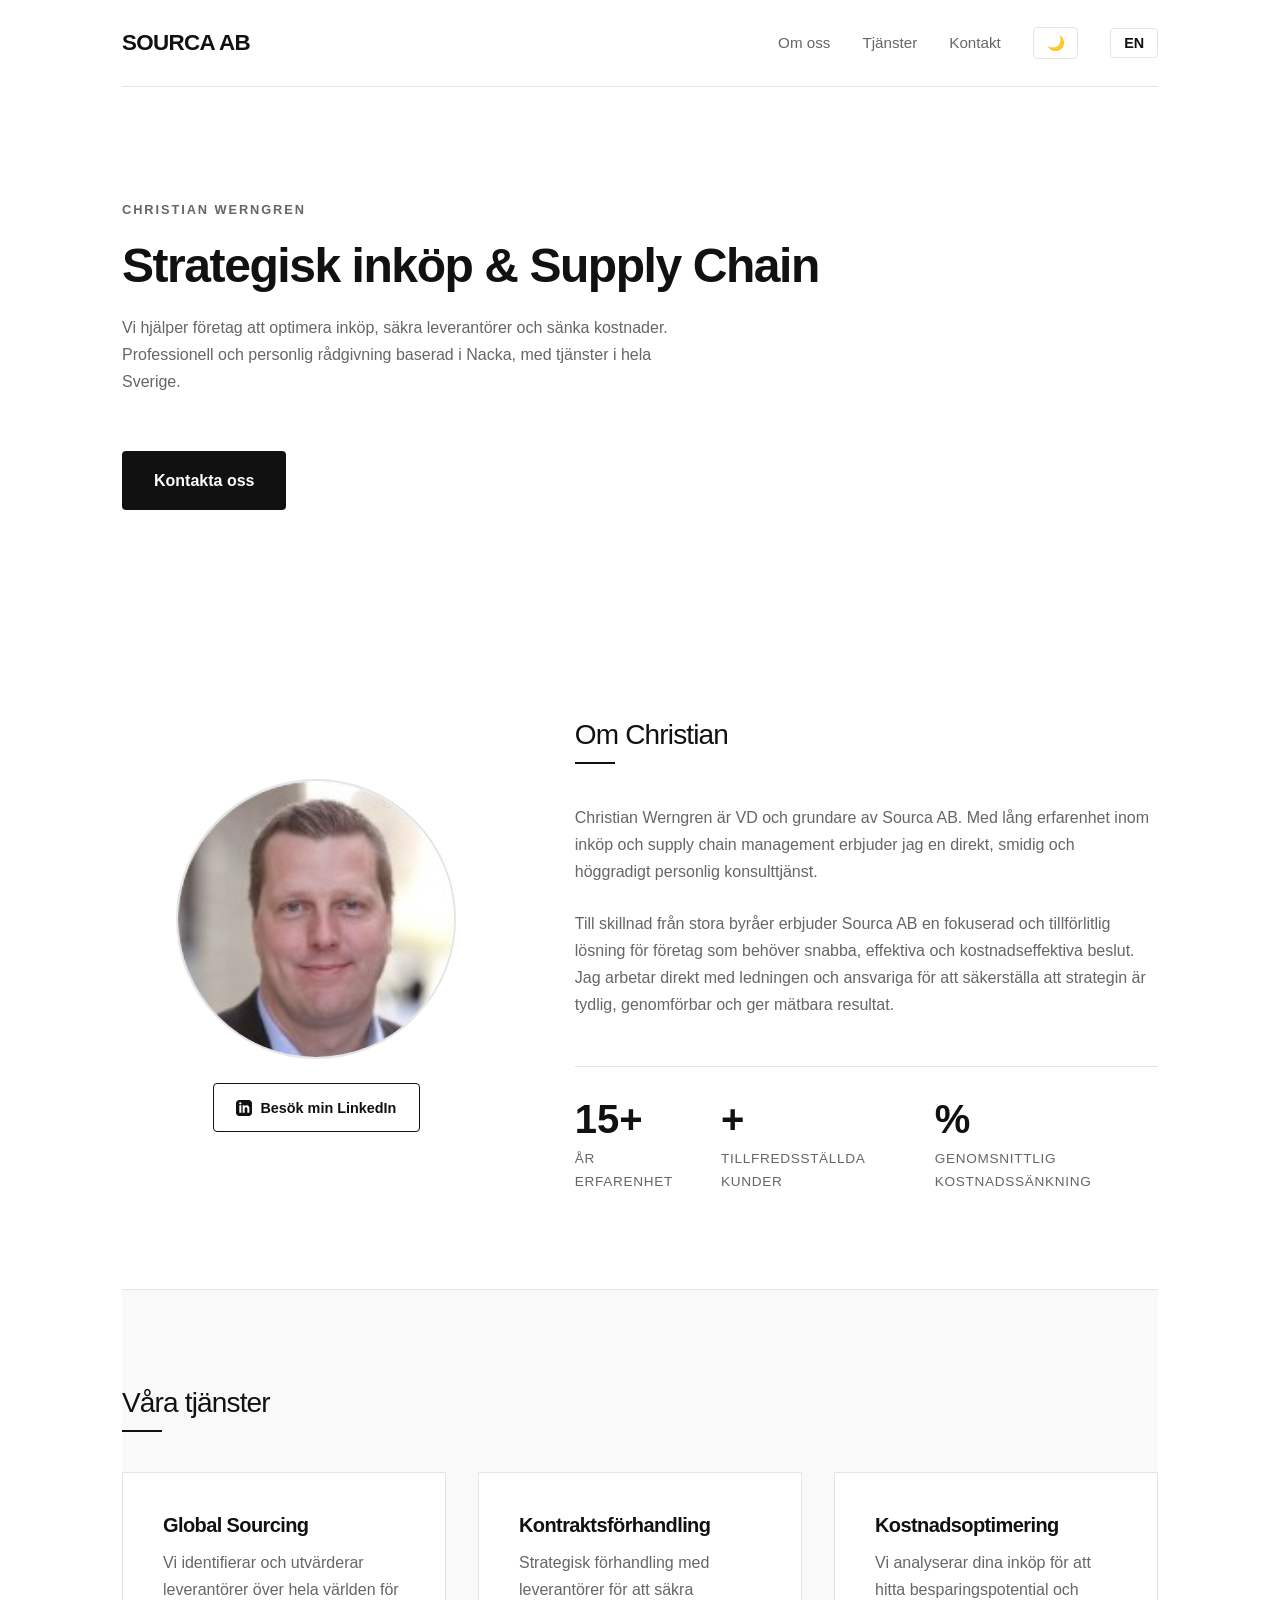
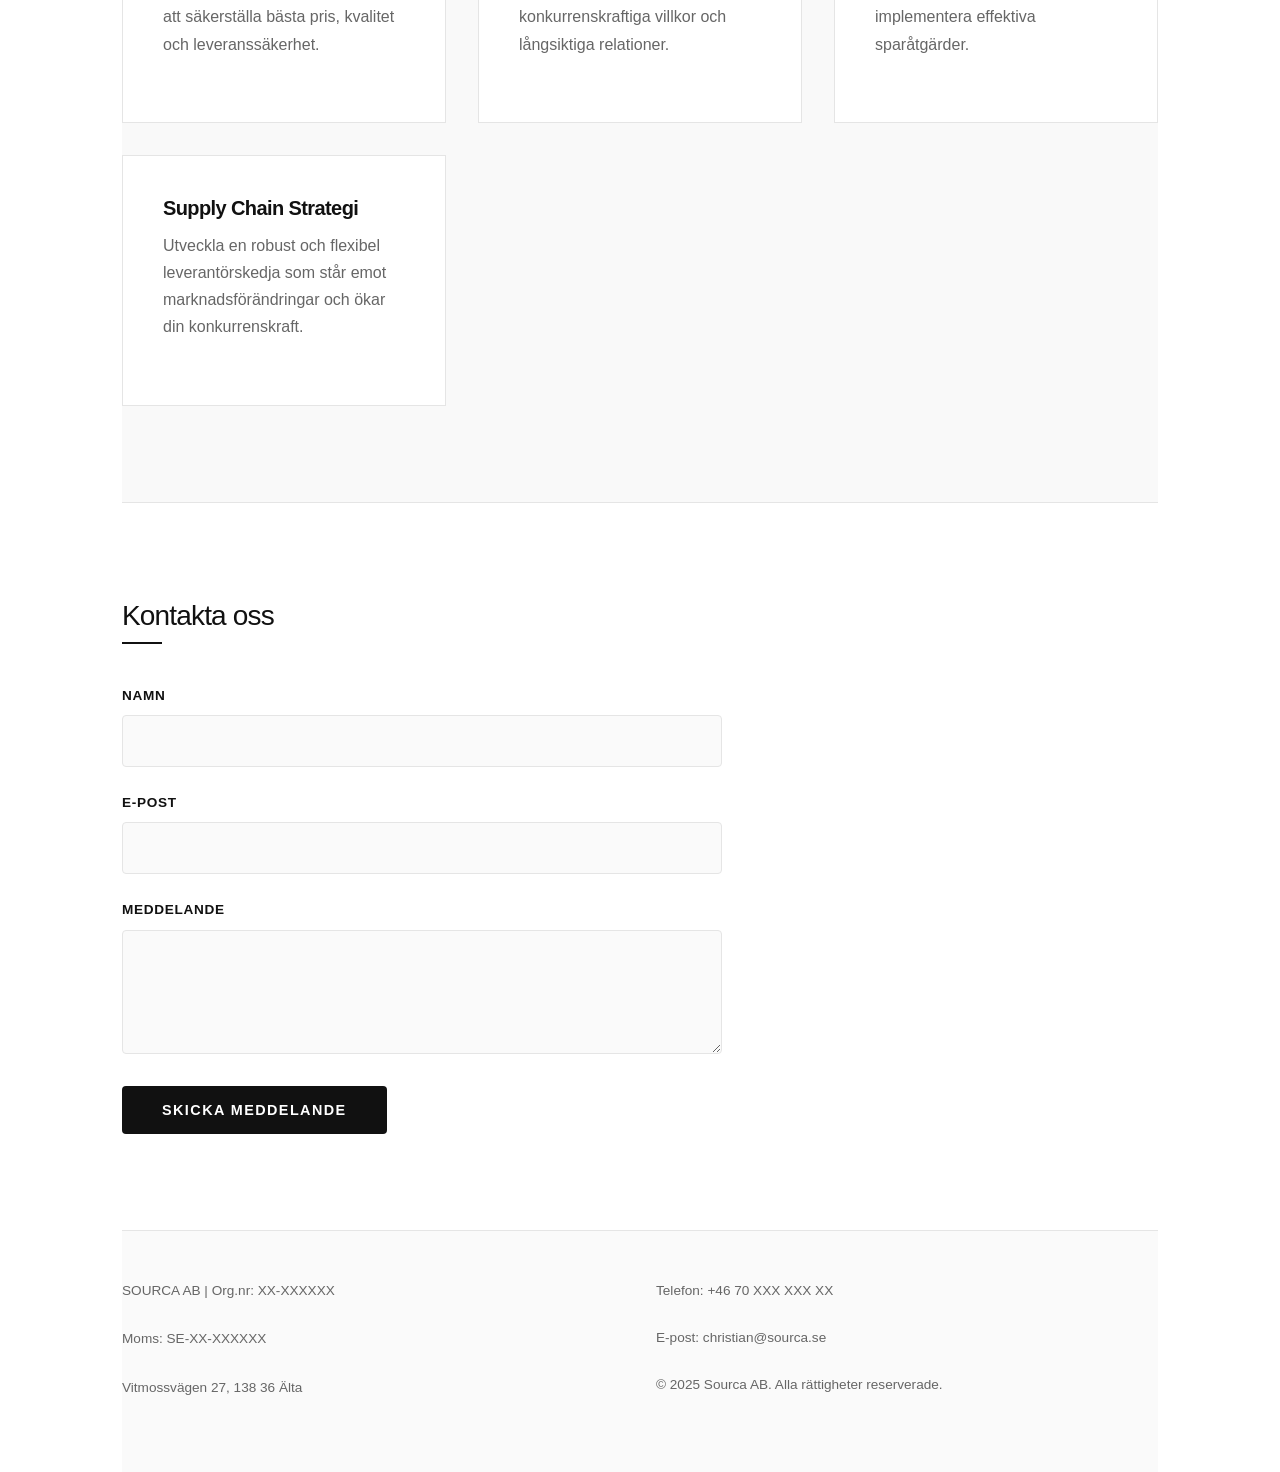
==== index.html @ 060030d6 "Update index.html" ====
<!DOCTYPE html>
<html lang="sv">
<head>
    <meta charset="UTF-8">
    <meta name="viewport" content="width=device-width, initial-scale=1.0">
    
    <title>Sourca AB | Inköpskonsult & Strategisk Rådgivning</title>
    <meta name="description" content="Sourca AB hjälper företag sänka kostnader och optimera leverantörskedjor. Christian Werngren, erfaren inköpskonsult baserad i Nacka/Stockholm.">
    
    <meta property="og:title" content="Sourca AB - Strategisk Inköpskonsult">
    <meta property="og:description" content="Professionell rådgivning inom inköp och supply chain. Led av Christian Werngren.">
    <meta property="og:type" content="website">
    <meta property="og:url" content="https://sourca.se">
    <meta property="og:image" content="christian.jpg">

    <link rel="stylesheet" href="style.css">

    <script type="application/ld+json">
    {
      "@context": "https://schema.org",
      "@type": "ProfessionalService",
      "name": "Sourca AB",
      "image": "christian.jpg",
      "url": "https://sourca.se",
      "telephone": "+4670XXXXXXXX",
      "email": "christian@sourca.se",
      "address": {
        "@type": "PostalAddress",
        "streetAddress": "Vitmossvägen 27",
        "addressLocality": "Älta",
        "postalCode": "138 36",
        "addressCountry": "SE"
      },
      "founder": { "@type": "Person", "name": "Christian Werngren" },
      "description": "Strategic procurement consultant in Stockholm. We help companies reduce costs and optimize supply chains."
    }
    </script>
</head>
<body>

    <div class="container">
        <nav>
            <div class="logo">SOURCA AB</div>
            <div class="nav-links">
                <a href="#about" data-i18n="nav_about">Om oss</a>
                <a href="#services" data-i18n="nav_services">Tjänster</a>
                <a href="#contact" data-i18n="nav_contact">Kontakt</a>
                <button id="themeToggle" class="theme-switch" aria-label="Ändra färgtema">🌙</button>
                <button id="langToggle" class="lang-switch">EN</button>
            </div>
        </nav>

        <section class="hero">
            <div class="hero-content">
                <span class="lead-name" data-i18n="hero_lead"></span>
                <h1 data-i18n="hero_title">Strategisk inköp & Supply Chain</h1>
                <p data-i18n="hero_desc">Vi hjälper företag att optimera inköp, säkra leverantörer och sänka kostnader. Professionell och personlig rådgivning baserad i Nacka, med tjänster i hela Sverige.</p>
                <a href="#contact" class="cta-button" data-i18n="hero_cta">Kontakta oss</a>
            </div>
        </section>

        <section id="about" class="section">
            <div class="profile-grid">
                <div class="profile-img-container">
                    <img src="Christian01.png" alt="Christian Werngren, VD Sourca AB" class="profile-img-round">
                    <div style="margin-top: 1.5rem; text-align: center;">
                        <a href="https://www.linkedin.com/in/cwerngren/" target="_blank" class="linkedin-btn">
                            <svg width="16" height="16" fill="currentColor" viewBox="0 0 24 24"><path d="M19 0h-14c-2.761 0-5 2.239-5 5v14c0 2.761 2.239 5 5 5h14c2.762 0 5-2.239 5-5v-14c0-2.761-2.238-5-5-5zm-11 19h-3v-11h3v11zm-1.5-12.268c-.966 0-1.75-.79-1.75-1.764s.784-1.764 1.75-1.764 1.75.79 1.75 1.764-.783 1.764-1.75 1.764zm13.5 12.268h-3v-5.604c0-3.368-4-3.113-4 0v5.604h-3v-11h3v1.765c1.396-2.586 7-2.777 7 2.476v6.759z"/></svg>
                            <span data-i18n="linkedin_btn">Besök min LinkedIn</span>
                        </a>
                    </div>
                </div>
                <div class="profile-bio">
                    <h2 data-i18n="about_title">Om Christian</h2>
                    <p data-i18n="about_p1">Christian Werngren är VD och grundare av Sourca AB. Med lång erfarenhet inom inköp och supply chain management erbjuder jag en direkt, smidig och höggradigt personlig konsulttjänst.</p>
                    <p data-i18n="about_p2">Till skillnad från stora byråer erbjuder Sourca AB en fokuserad och tillförlitlig lösning för företag som behöver snabba, effektiva och kostnadseffektiva beslut. Jag arbetar direkt med ledningen och ansvariga för att säkerställa att strategin är tydlig, genomförbar och ger mätbara resultat.</p>
                    
                    <div class="stats-container">
                        <div class="stat">
                            <div class="stat-num">15+</div>
                            <div class="stat-label" data-i18n="stat_years">År erfarenhet</div>
                        </div>
                        <div class="stat">
                            <div class="stat-num">+</div>
                            <div class="stat-label" data-i18n="stat_clients">Tillfredsställda kunder</div>
                        </div>
                        <div class="stat">
                            <div class="stat-num">%</div>
                            <div class="stat-label" data-i18n="stat_savings">Genomsnittlig kostnadssänkning</div>
                        </div>
                    </div>
                </div>
            </div>
        </section>

        <section id="services" class="section bg-alt">
            <h2 data-i18n="services_title">Våra tjänster</h2>
            <div class="services-grid">
                <div class="service-card">
                    <h3 data-i18n="service1_title">Global Sourcing</h3>
                    <p data-i18n="service1_desc">Vi identifierar och utvärderar leverantörer över hela världen för att säkerställa bästa pris, kvalitet och leveranssäkerhet.</p>
                </div>
                <div class="service-card">
                    <h3 data-i18n="service2_title">Kontraktsförhandling</h3>
                    <p data-i18n="service2_desc">Strategisk förhandling med leverantörer för att säkra konkurrenskraftiga villkor och långsiktiga relationer.</p>
                </div>
                <div class="service-card">
                    <h3 data-i18n="service3_title">Kostnadsoptimering</h3>
                    <p data-i18n="service3_desc">Vi analyserar dina inköp för att hitta besparingspotential och implementera effektiva sparåtgärder.</p>
                </div>
                <div class="service-card">
                    <h3 data-i18n="service4_title">Supply Chain Strategi</h3>
                    <p data-i18n="service4_desc">Utveckla en robust och flexibel leverantörskedja som står emot marknadsförändringar och ökar din konkurrenskraft.</p>
                </div>
            </div>
        </section>

        <section id="contact" class="section">
            <h2 data-i18n="contact_title">Kontakta oss</h2>
            <div class="contact-wrapper">
                <form id="contactForm">
                    <div class="form-group">
                        <label for="name" data-i18n="contact_name">Namn</label>
                        <input type="text" id="name" required>
                    </div>
                    <div class="form-group">
                        <label for="email" data-i18n="contact_email">E-post</label>
                        <input type="email" id="email" required>
                    </div>
                    <div class="form-group">
                        <label for="message" data-i18n="contact_message">Meddelande</label>
                        <textarea id="message" rows="5" required></textarea>
                    </div>
                    <button type="submit" data-i18n="contact_button">Skicka meddelande</button>
                </form>
            </div>
        </section>

        <footer>
            <div class="footer-grid">
                <div class="trust-info">
                    <p data-i18n="footer_trust1">SOURCA AB | Org.nr: <strong>XX-XXXXXX</strong></p>
                    <p data-i18n="footer_trust2">Moms: SE-XX-XXXXXX</p>
                    <p data-i18n="footer_trust3">Vitmossvägen 27, 138 36 Älta</p>
                </div>
                <div class="contact-info">
                    <p data-i18n="footer_contact">Telefon: <a href="tel:+4670XXXXXXXX">+46 70 XXX XXX XX</a></p>
                    <p data-i18n="footer_email">E-post: <a href="mailto:christian@sourca.se">christian@sourca.se</a></p>
                    <p data-i18n="footer_copyright">© 2025 Sourca AB. Alla rättigheter reserverade.</p>
                </div>
            </div>
        </footer>
    </div>

    <script src="script.js"></script>
</body>
</html>
---- style.css ----
/* RESET & BASE */
:root {
    --bg: #ffffff;
    --bg-alt: #f9f9f9;
    --text: #111111;
    --text-muted: #666666;
    --accent: #111111;
    --border: #e5e5e5;
    --input-bg: #fafafa;
    --nav-bg: rgba(255, 255, 255, 0.95);
    --card-bg: #ffffff;
    --footer-bg: #fafafa;
    --spacing: 2rem;
}

/* Färgvariabler för Dark Mode */
[data-theme="dark"] {
    --bg: #121212;
    --bg-alt: #1a1a1a;
    --text: #f5f5f5;
    --text-muted: #a0a0a0;
    --accent: #ffffff;
    --border: #333333;
    --input-bg: #1e1e1e;
    --nav-bg: rgba(18, 18, 18, 0.95);
    --card-bg: #1e1e1e;
    --footer-bg: #1a1a1a;
}

* {
    margin: 0;
    padding: 0;
    box-sizing: border-box;
    font-family: 'Inter', 'Helvetica Neue', Helvetica, Arial, sans-serif;
    transition: background-color 0.3s ease, border-color 0.3s ease, color 0.3s ease;
}

body {
    background-color: var(--bg);
    color: var(--text);
    line-height: 1.7;
    font-size: 16px;
    -webkit-font-smoothing: antialiased;
}

a {
    color: var(--text);
    text-decoration: none;
    transition: color 0.2s ease;
}

a:hover {
    color: var(--text-muted);
}

.container {
    max-width: 1100px;
    margin: 0 auto;
    padding: 0 var(--spacing);
}

.section {
    padding: 6rem 0;
}

.bg-alt {
    background-color: var(--bg-alt);
    border-top: 1px solid var(--border);
    border-bottom: 1px solid var(--border);
}

h1, h2, h3 {
    font-weight: 600;
    letter-spacing: -0.03em;
    line-height: 1.2;
    color: var(--accent);
}

h1 { font-size: 3rem; margin-bottom: 1.2rem; }
h2 { font-size: 1.75rem; margin-bottom: 2.5rem; font-weight: 500; position: relative; display: inline-block; }
h2::after { content: ''; display: block; width: 40px; height: 2px; background: var(--accent); margin-top: 10px; }
h3 { font-size: 1.25rem; margin-bottom: 0.75rem; font-weight: 600; }

p { color: var(--text-muted); margin-bottom: 1.5rem; max-width: 65ch; }

.lead-name {
    font-size: 0.8rem;
    text-transform: uppercase;
    letter-spacing: 0.15em;
    color: var(--text-muted);
    margin-bottom: 1rem;
    display: block;
    font-weight: 600;
}

/* NAVIGATION */
nav {
    padding: 1.5rem 0;
    display: flex;
    justify-content: space-between;
    align-items: center;
    position: sticky;
    top: 0;
    background: var(--nav-bg);
    backdrop-filter: blur(10px);
    border-bottom: 1px solid var(--border);
    z-index: 100;
}

.logo {
    font-weight: 700;
    font-size: 1.4rem;
    letter-spacing: -0.03em;
    color: var(--accent);
}

.nav-links {
    display: flex;
    gap: 2rem;
    align-items: center;
}

.nav-links a {
    color: var(--text-muted);
    font-size: 0.95rem;
    font-weight: 500;
}

.nav-links a:hover { color: var(--text); }

/* Theme & Language Switchers */
.theme-switch, .lang-switch {
    cursor: pointer;
    font-weight: 600;
    font-size: 0.9rem;
    padding: 0.4rem 0.8rem;
    border: 1px solid var(--border);
    border-radius: 4px;
    background: transparent;
    color: var(--text);
    transition: all 0.2s;
    display: inline-flex;
    align-items: center;
    justify-content: center;
}

.theme-switch:hover, .lang-switch:hover {
    background: var(--text);
    color: var(--bg);
    border-color: var(--text);
}

/* HERO */
.hero {
    padding: 7rem 0;
    display: flex;
    align-items: center;
}

.hero-content { max-width: 800px; }

.cta-button {
    display: inline-block;
    margin-top: 2rem;
    padding: 1rem 2rem;
    background: var(--accent);
    color: var(--bg);
    font-weight: 600;
    border-radius: 4px;
    transition: opacity 0.3s, background-color 0.3s;
}

.cta-button:hover { opacity: 0.9; color: var(--bg); }

/* PROFILE SECTION */
.profile-grid {
    display: grid;
    grid-template-columns: 1fr 1.5fr;
    gap: 4rem;
    align-items: center; /* Centrerar bild vertikalt i förhållande till texten */
}

.profile-img-container {
    display: flex;
    flex-direction: column;
    align-items: center;
    width: 100%;
}

/* Responsiv, helt rund och färgfri profilbild för PNG */
.profile-img-round {
    width: 100%;
    max-width: 280px; /* Sätter ett max-tak för hur stor den blir på desktop */
    aspect-ratio: 1 / 1;
    object-fit: cover;
    border-radius: 50%;
    background-color: transparent; /* Ingen egen bakgrundsfärg så att PNG:n smälter in */
    border: 2px solid var(--border);
}

.linkedin-btn {
    display: inline-flex;
    align-items: center;
    gap: 0.5rem;
    padding: 0.7rem 1.4rem;
    border: 1px solid var(--text);
    border-radius: 4px;
    font-size: 0.9rem;
    font-weight: 600;
    background: transparent;
    color: var(--text);
    transition: background 0.3s, color 0.3s;
}

.linkedin-btn:hover { background: var(--text); color: var(--bg); }

/* SERVICES */
.services-grid {
    display: grid;
    grid-template-columns: repeat(auto-fit, minmax(280px, 1fr));
    gap: 2rem;
}

.service-card {
    background: var(--card-bg);
    padding: 2.5rem;
    border: 1px solid var(--border);
    transition: transform 0.2s, border-color 0.2s;
}

.service-card:hover {
    transform: translateY(-5px);
    border-color: var(--accent);
}

/* STATS */
.stats-container {
    display: flex;
    gap: 3rem;
    margin-top: 3rem;
    padding-top: 2rem;
    border-top: 1px solid var(--border);
}

.stat-num { font-size: 2.5rem; font-weight: 700; line-height: 1; margin-bottom: 0.5rem; color: var(--accent); }
.stat-label { font-size: 0.85rem; text-transform: uppercase; letter-spacing: 0.05em; color: var(--text-muted); }

/* CONTACT */
.contact-wrapper { max-width: 600px; }
.form-group { margin-bottom: 1.5rem; }

label {
    display: block;
    font-size: 0.85rem;
    font-weight: 600;
    text-transform: uppercase;
    letter-spacing: 0.05em;
    margin-bottom: 0.5rem;
    color: var(--text);
}

input, textarea {
    width: 100%;
    padding: 1rem;
    background: var(--input-bg);
    border: 1px solid var(--border);
    border-radius: 4px;
    color: var(--text);
    font-size: 1rem;
    font-family: inherit;
    transition: border-color 0.3s, background-color 0.3s;
}

input:focus, textarea:focus { outline: none; border-color: var(--accent); }

button[type="submit"] {
    background: var(--accent);
    color: var(--bg);
    border: none;
    padding: 1rem 2.5rem;
    font-size: 0.9rem;
    text-transform: uppercase;
    letter-spacing: 0.1em;
    font-weight: 600;
    cursor: pointer;
    transition: opacity 0.3s;
    border-radius: 4px;
}

button[type="submit"]:hover { opacity: 0.9; }

/* FOOTER */
footer {
    padding: 3rem 0;
    border-top: 1px solid var(--border);
    font-size: 0.85rem;
    color: var(--text-muted);
    background: var(--footer-bg);
}

.footer-grid { display: grid; grid-template-columns: 1fr 1fr; gap: 2rem; }
.trust-info { line-height: 1.8; }
footer strong { color: var(--text); }

/* MOBILE */
@media (max-width: 768px) {
    h1 { font-size: 2.2rem; }
    .profile-grid { grid-template-columns: 1fr; gap: 3rem; }
    .nav-links a { display: none; } /* Behåller knapparna för språk och tema synliga */
    .stats-container { flex-direction: column; gap: 1.5rem; }
    .footer-grid { grid-template-columns: 1fr; }
}
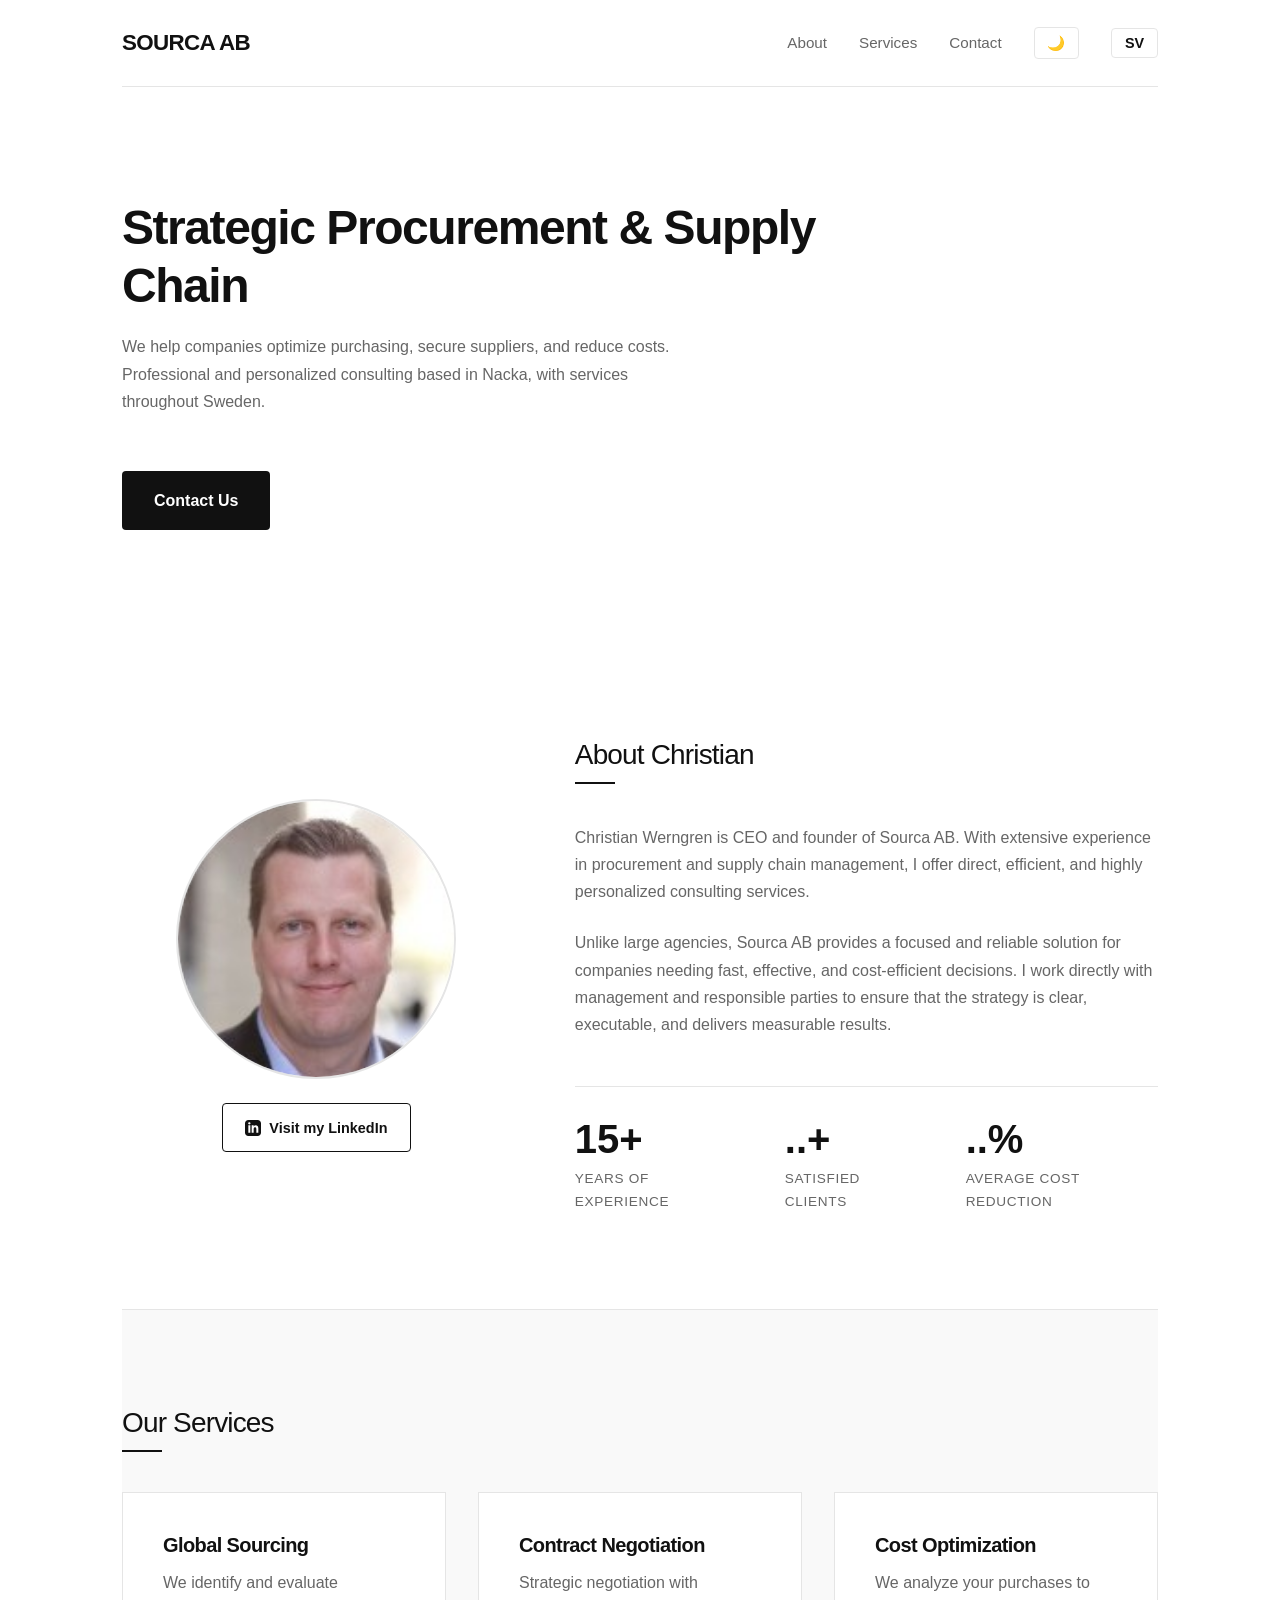
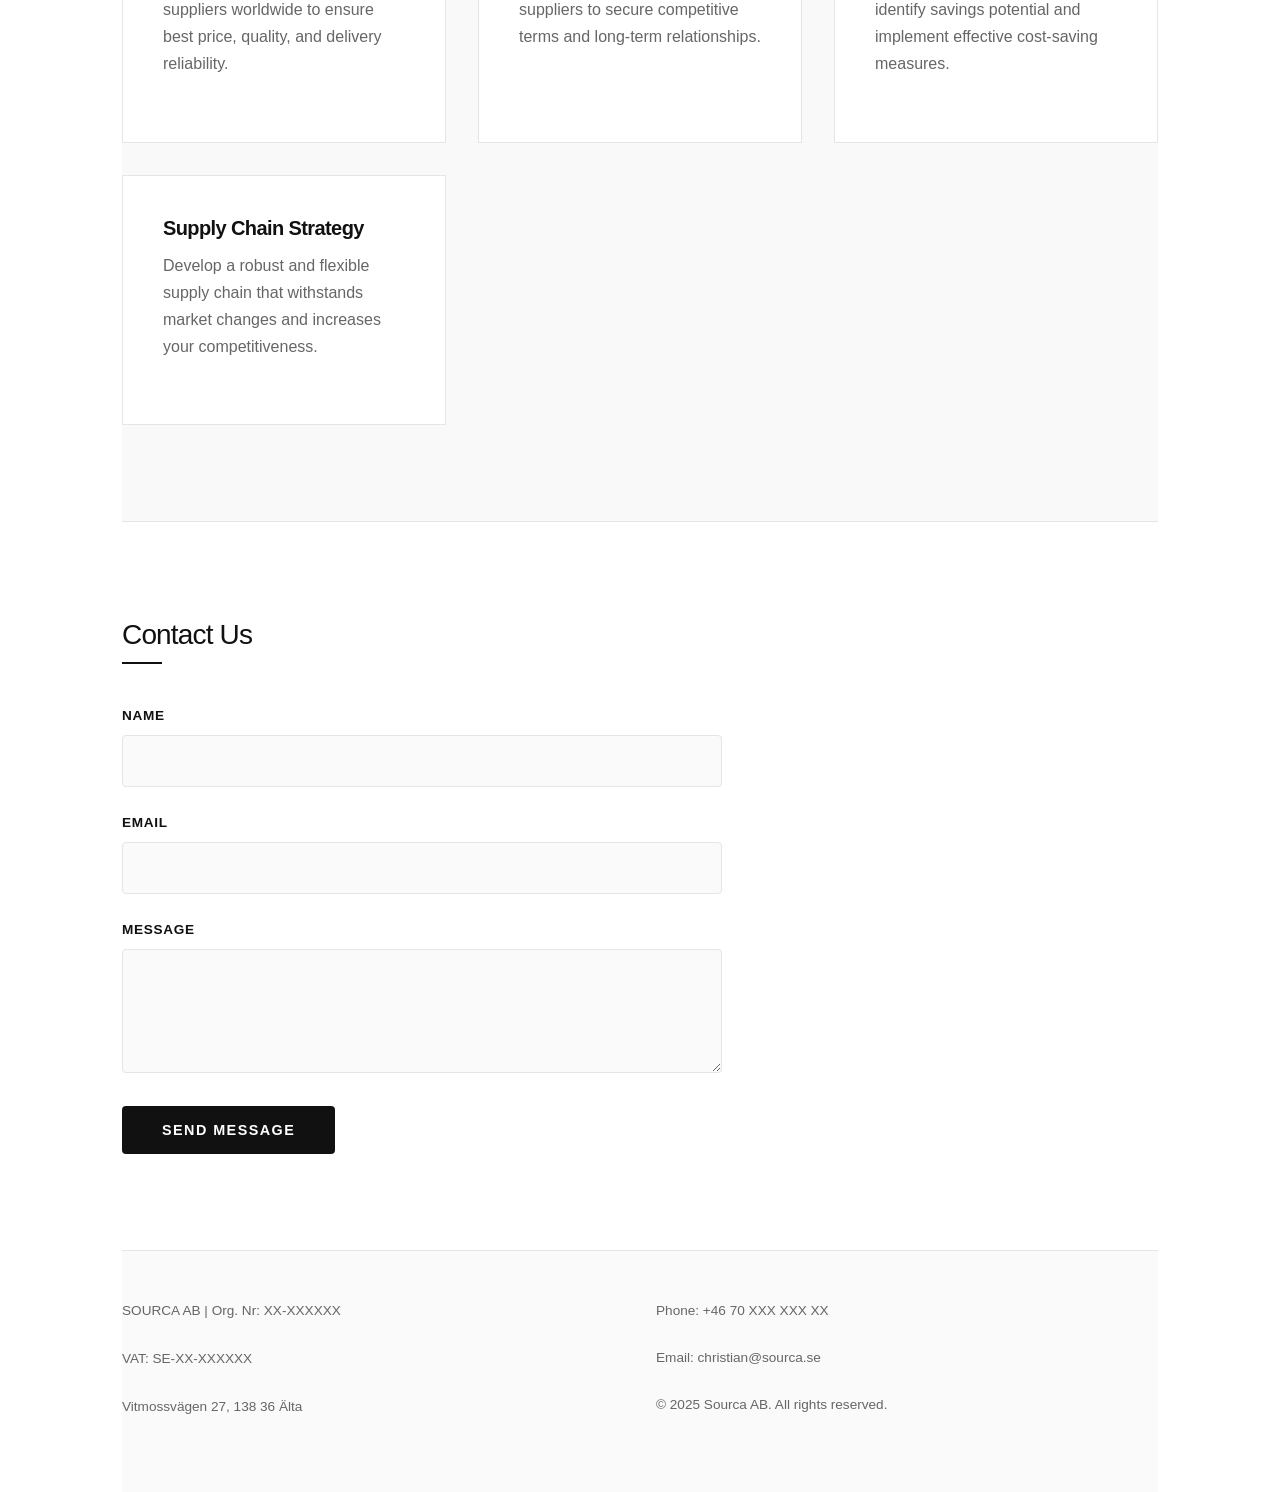
==== commit 6c93a9f4: "Update index.html" ====
--- a/index.html
+++ b/index.html
@@ -52,7 +52,6 @@
 
         <section class="hero">
             <div class="hero-content">
-                <span class="lead-name" data-i18n="hero_lead"></span>
                 <h1 data-i18n="hero_title">Strategisk inköp & Supply Chain</h1>
                 <p data-i18n="hero_desc">Vi hjälper företag att optimera inköp, säkra leverantörer och sänka kostnader. Professionell och personlig rådgivning baserad i Nacka, med tjänster i hela Sverige.</p>
                 <a href="#contact" class="cta-button" data-i18n="hero_cta">Kontakta oss</a>
@@ -81,11 +80,11 @@
                             <div class="stat-label" data-i18n="stat_years">År erfarenhet</div>
                         </div>
                         <div class="stat">
-                            <div class="stat-num">+</div>
+                            <div class="stat-num">..+</div>
                             <div class="stat-label" data-i18n="stat_clients">Tillfredsställda kunder</div>
                         </div>
                         <div class="stat">
-                            <div class="stat-num">%</div>
+                            <div class="stat-num">..%</div>
                             <div class="stat-label" data-i18n="stat_savings">Genomsnittlig kostnadssänkning</div>
                         </div>
                     </div>
@@ -139,7 +138,7 @@
         <footer>
             <div class="footer-grid">
                 <div class="trust-info">
-                    <p data-i18n="footer_trust1">SOURCA AB | Org.nr: <strong>XX-XXXXXX</strong></p>
+                    <p data-i18n="footer_trust1">SOURCA AB | Org.nr: <strong>55-68634306</strong></p>
                     <p data-i18n="footer_trust2">Moms: SE-XX-XXXXXX</p>
                     <p data-i18n="footer_trust3">Vitmossvägen 27, 138 36 Älta</p>
                 </div>
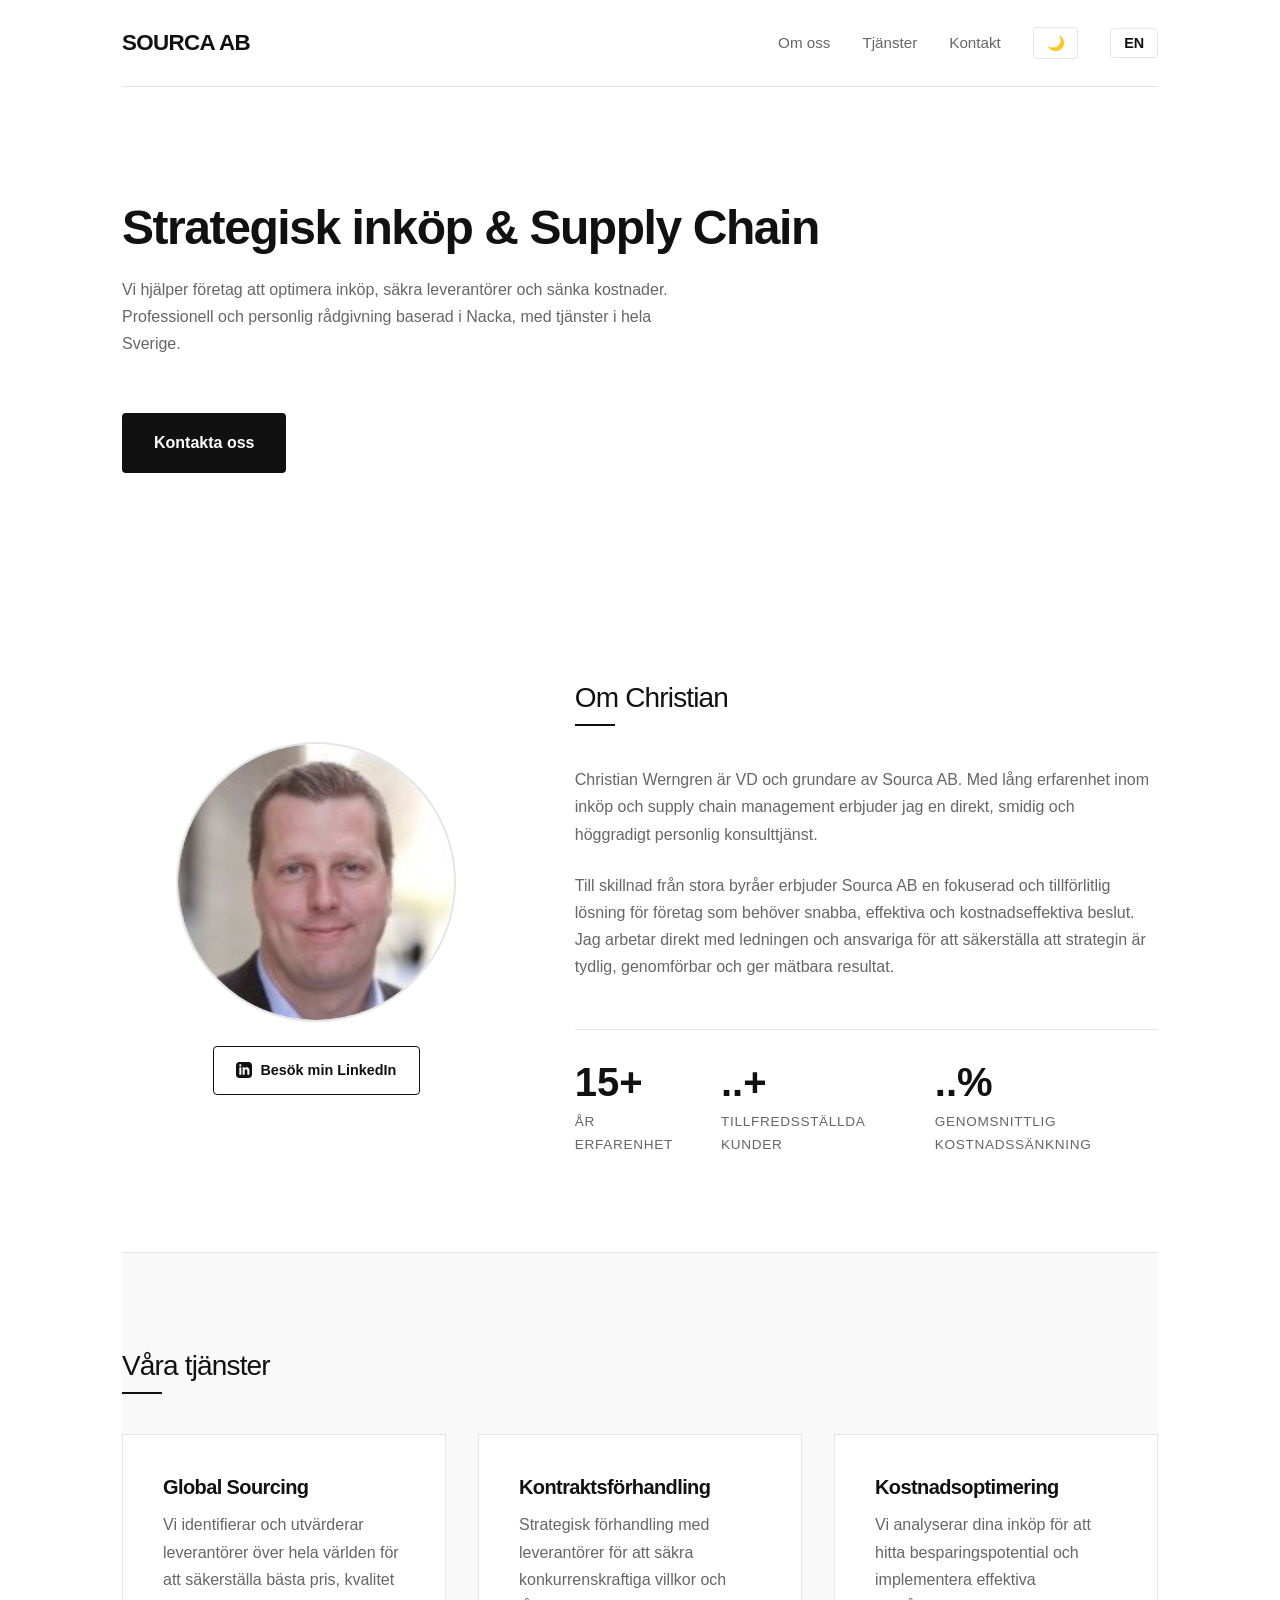
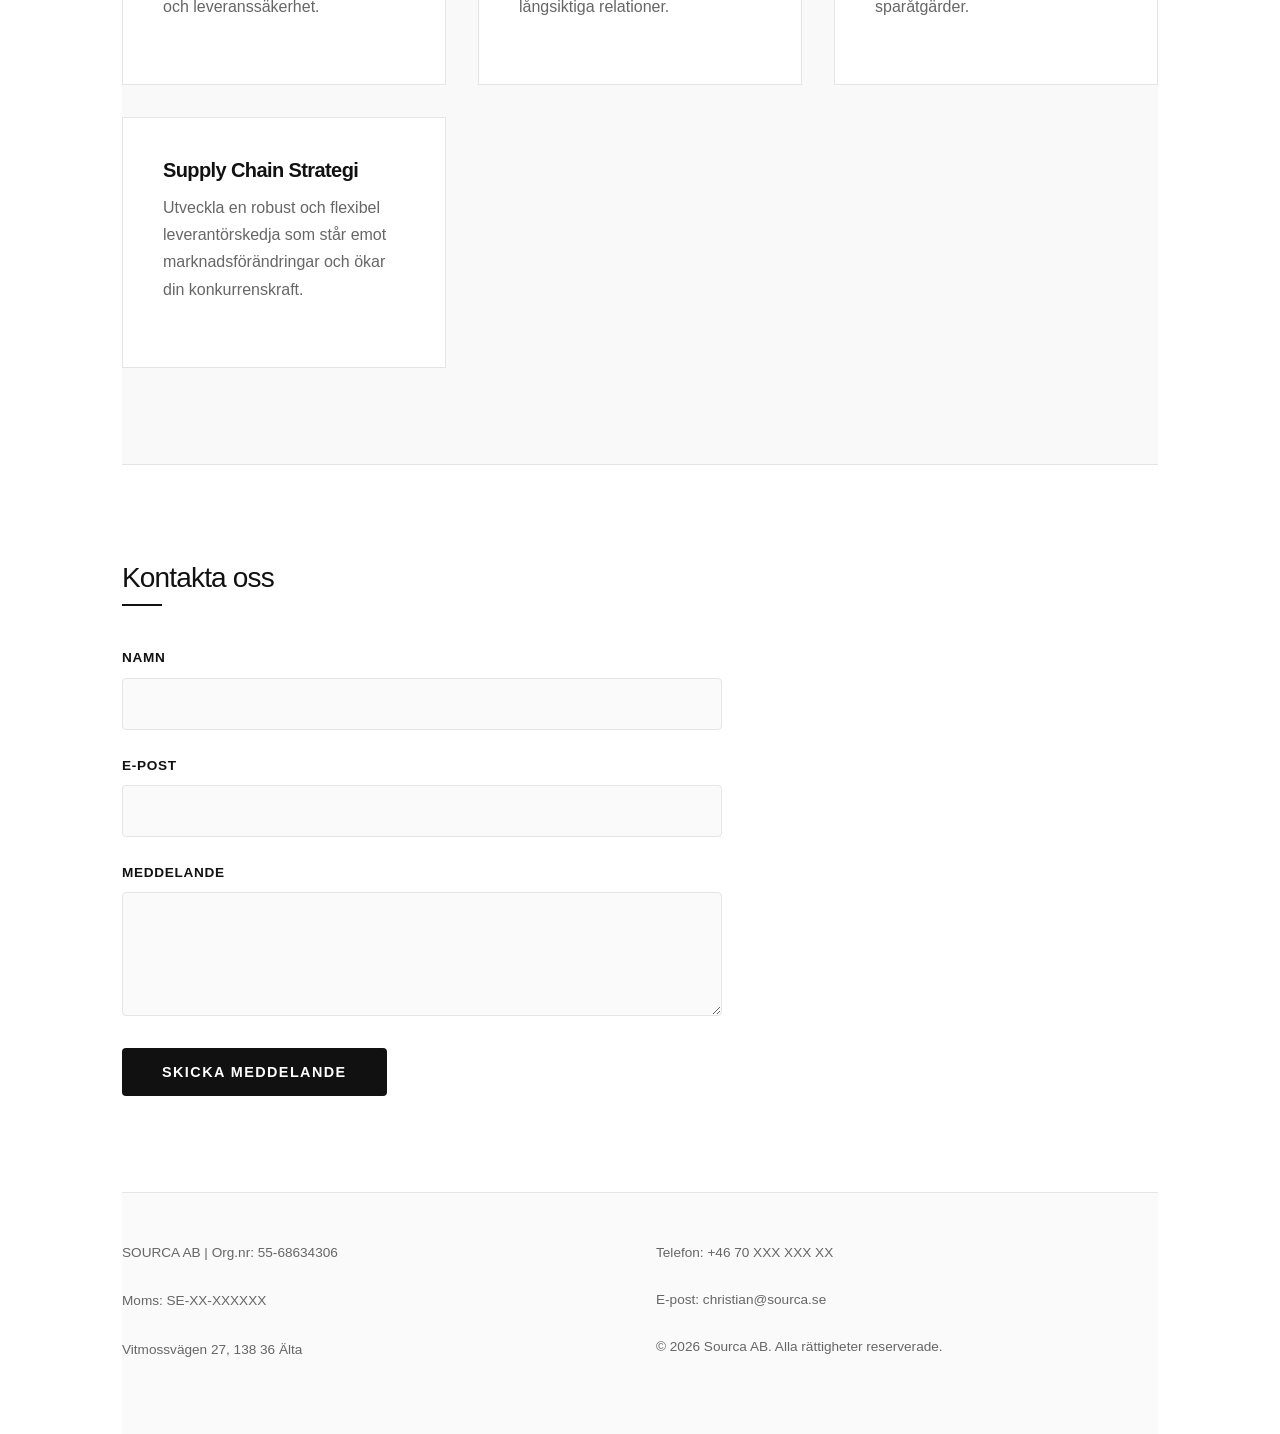
==== commit c3dedae8: "Update index.html" ====
--- a/index.html
+++ b/index.html
@@ -145,7 +145,7 @@
                 <div class="contact-info">
                     <p data-i18n="footer_contact">Telefon: <a href="tel:+4670XXXXXXXX">+46 70 XXX XXX XX</a></p>
                     <p data-i18n="footer_email">E-post: <a href="mailto:christian@sourca.se">christian@sourca.se</a></p>
-                    <p data-i18n="footer_copyright">© 2025 Sourca AB. Alla rättigheter reserverade.</p>
+                    <p data-i18n="footer_copyright">© 2026 Sourca AB. Alla rättigheter reserverade.</p>
                 </div>
             </div>
         </footer>
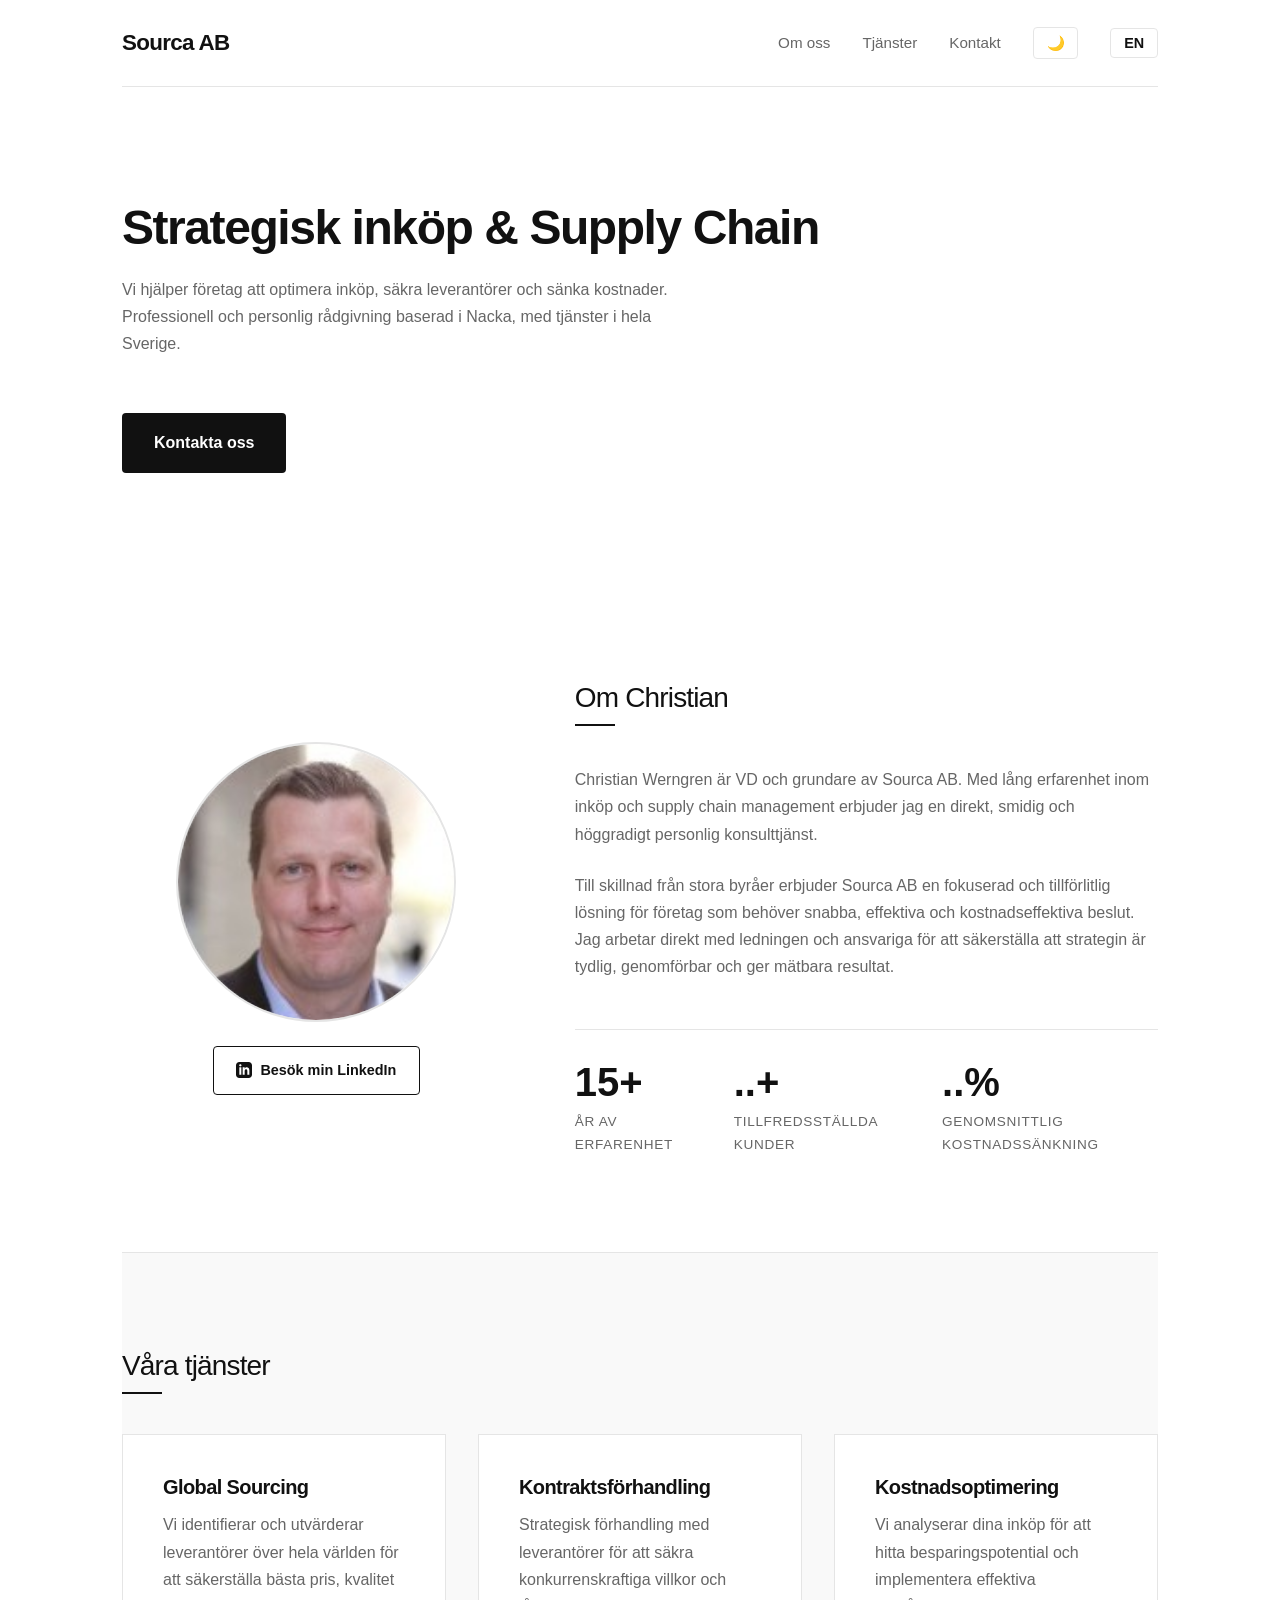
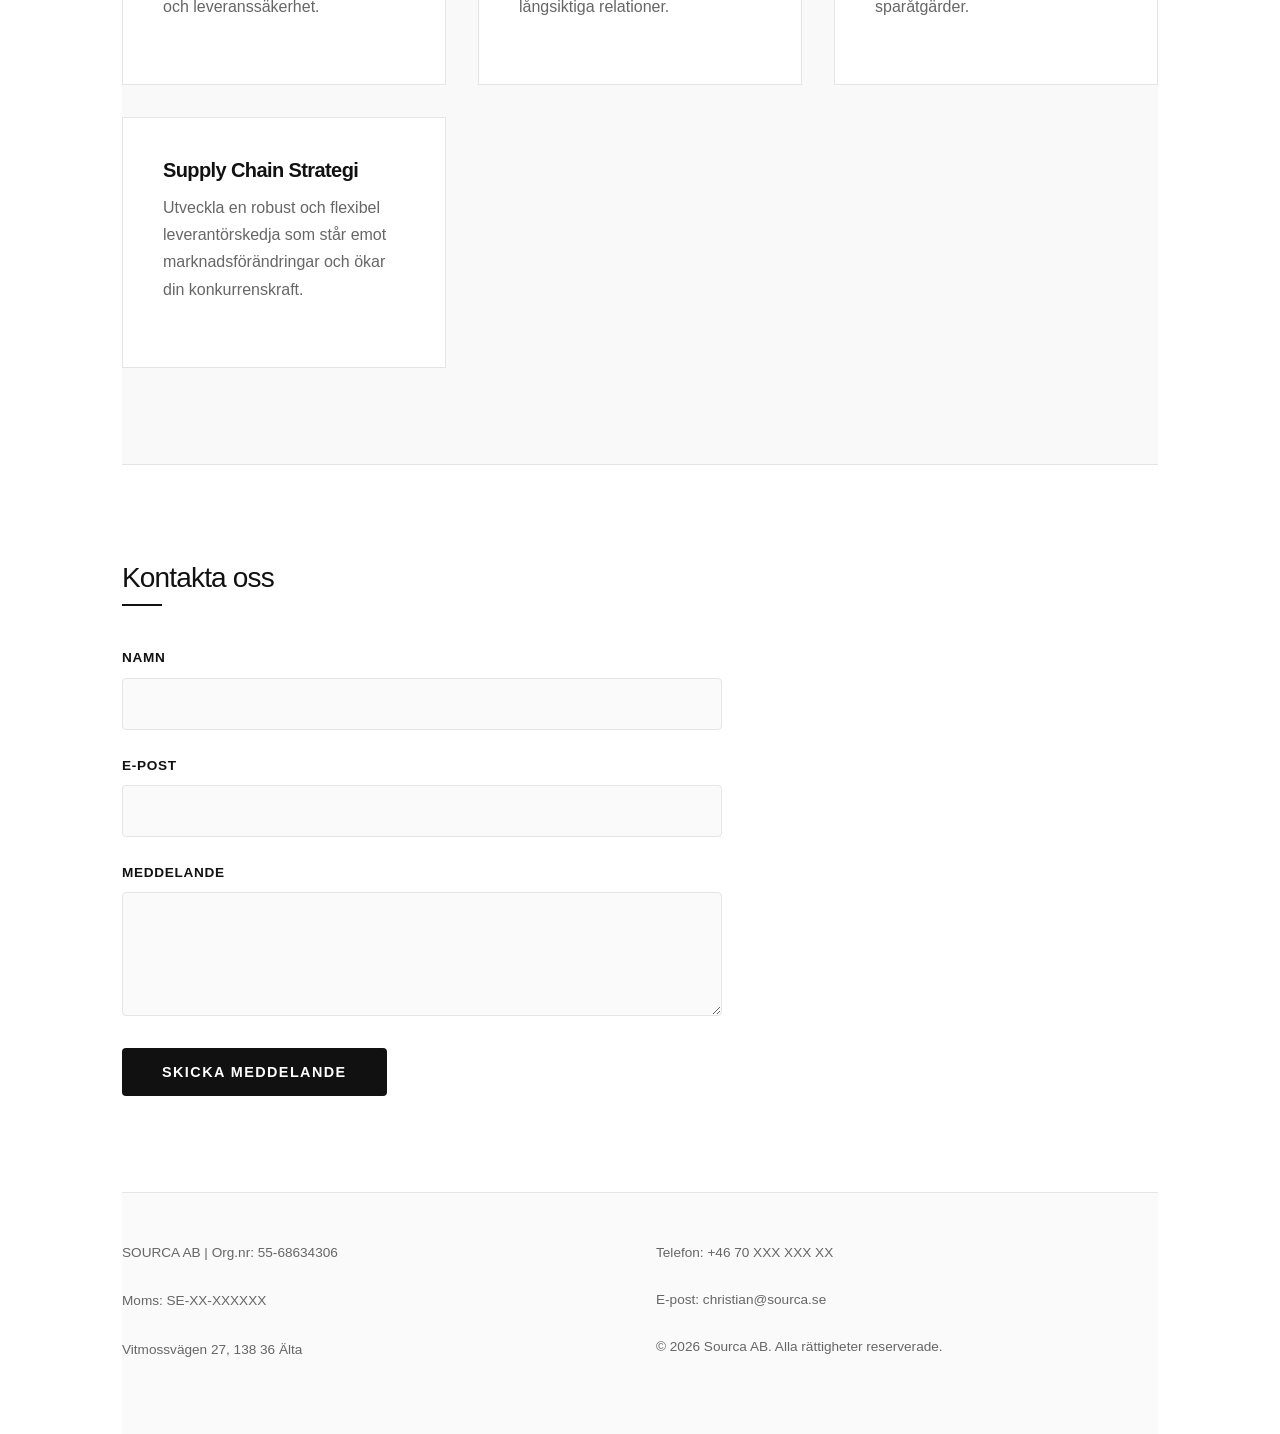
==== commit 1ec0ee5d: "Update index.html" ====
--- a/index.html
+++ b/index.html
@@ -40,7 +40,7 @@
 
     <div class="container">
         <nav>
-            <div class="logo">SOURCA AB</div>
+            <div class="logo">Sourca AB</div>
             <div class="nav-links">
                 <a href="#about" data-i18n="nav_about">Om oss</a>
                 <a href="#services" data-i18n="nav_services">Tjänster</a>
@@ -71,7 +71,7 @@
                 </div>
                 <div class="profile-bio">
                     <h2 data-i18n="about_title">Om Christian</h2>
-                    <p data-i18n="about_p1">Christian Werngren är VD och grundare av Sourca AB. Med lång erfarenhet inom inköp och supply chain management erbjuder jag en direkt, smidig och höggradigt personlig konsulttjänst.</p>
+                    <p data-i18n="about_p1">Christian Werngren är VD och grundare av Sourca AB. Med lång erfarenhet inom inköp och supply chain management erbjuder han en direkt, smidig och höggradigt personlig konsulttjänst.</p>
                     <p data-i18n="about_p2">Till skillnad från stora byråer erbjuder Sourca AB en fokuserad och tillförlitlig lösning för företag som behöver snabba, effektiva och kostnadseffektiva beslut. Jag arbetar direkt med ledningen och ansvariga för att säkerställa att strategin är tydlig, genomförbar och ger mätbara resultat.</p>
                     
                     <div class="stats-container">
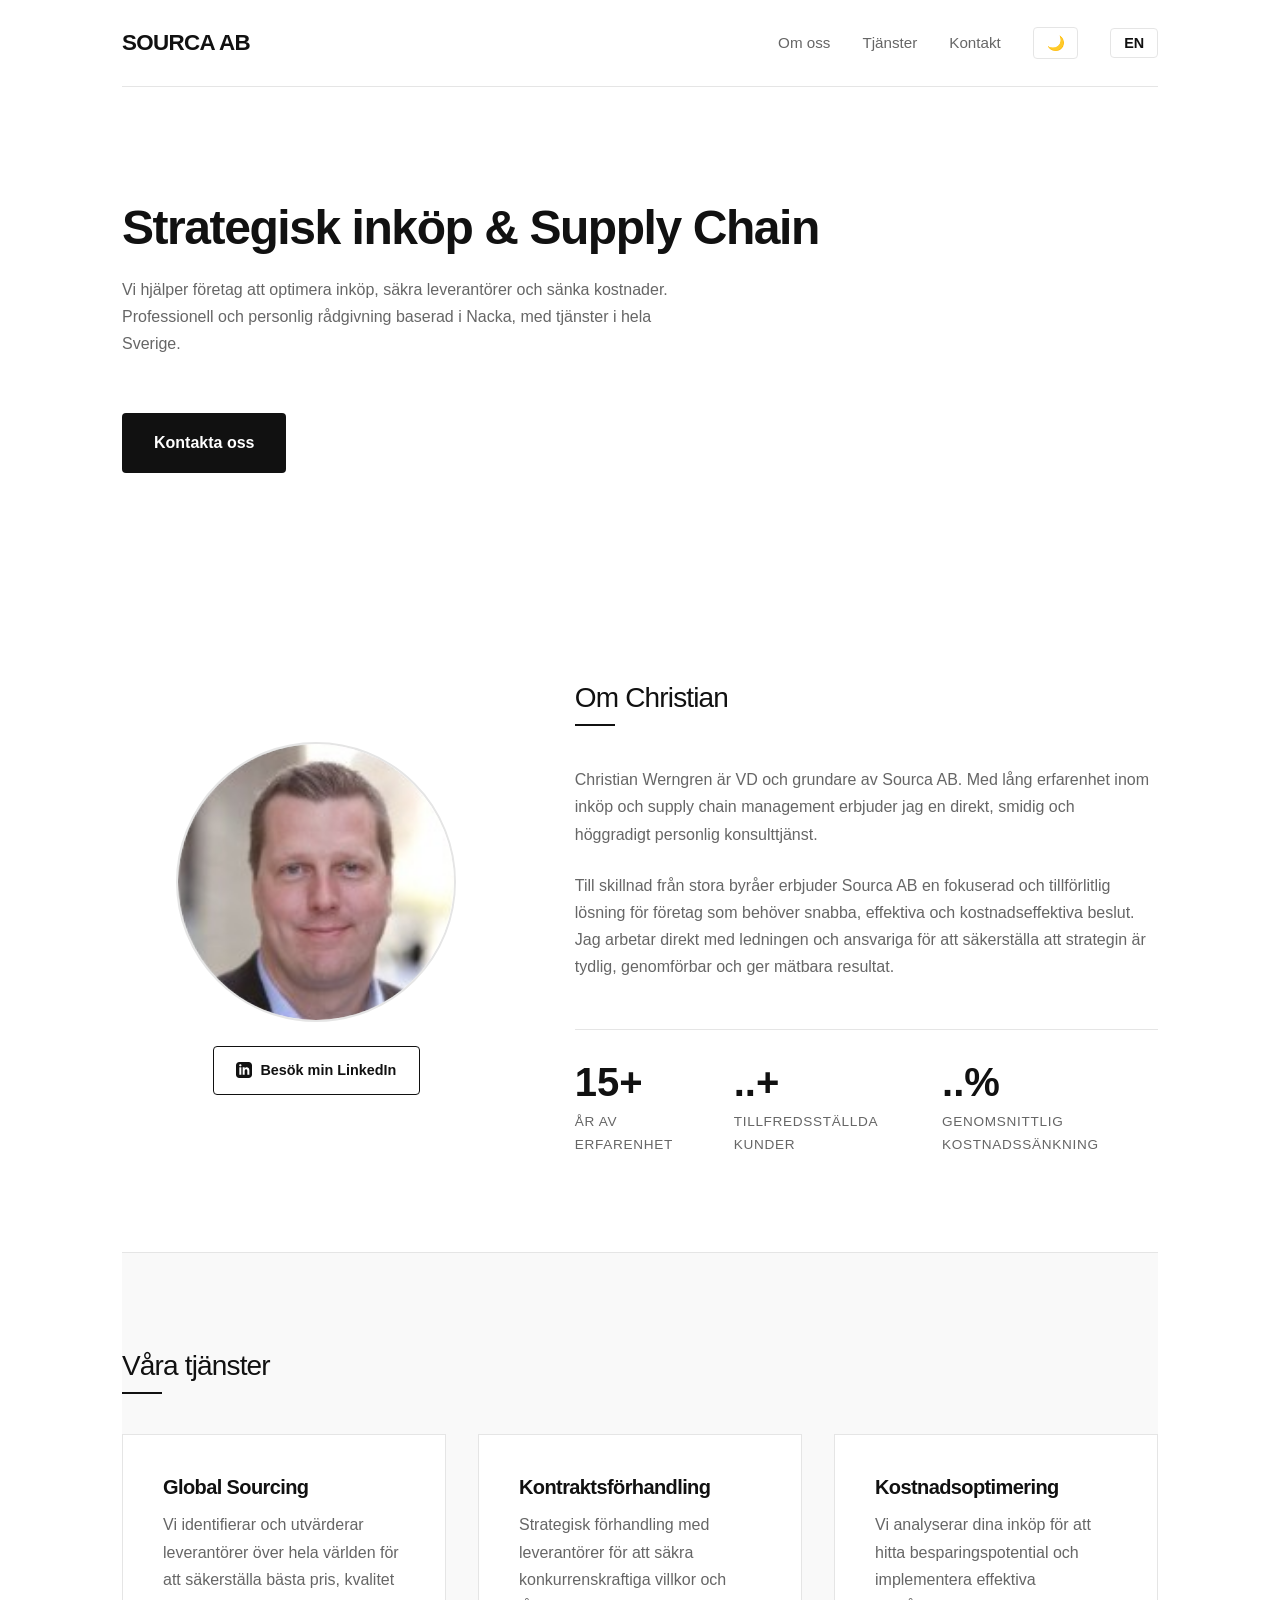
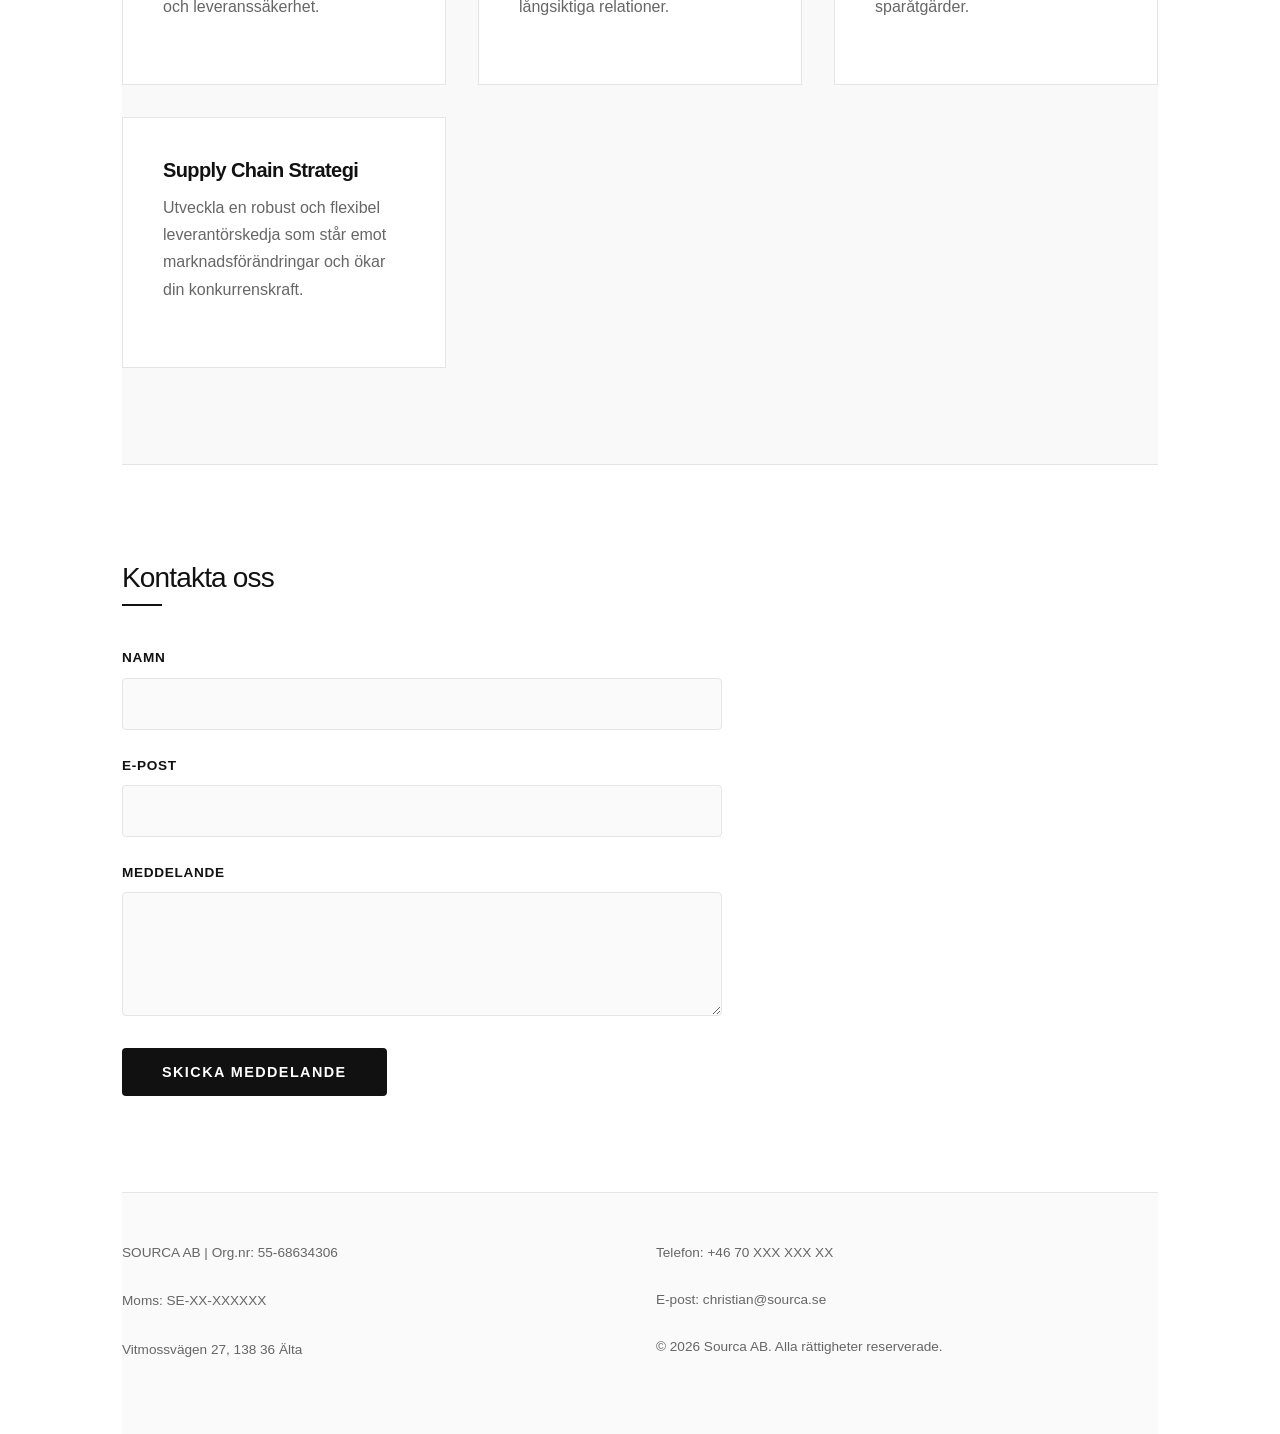
==== commit 79c09f49: "Update index.html" ====
--- a/index.html
+++ b/index.html
@@ -4,7 +4,7 @@
     <meta charset="UTF-8">
     <meta name="viewport" content="width=device-width, initial-scale=1.0">
     
-    <title>Sourca AB | Inköpskonsult & Strategisk Rådgivning</title>
+    <title>SOURCA AB | Inköpskonsult & Strategisk Rådgivning</title>
     <meta name="description" content="Sourca AB hjälper företag sänka kostnader och optimera leverantörskedjor. Christian Werngren, erfaren inköpskonsult baserad i Nacka/Stockholm.">
     
     <meta property="og:title" content="Sourca AB - Strategisk Inköpskonsult">
@@ -40,7 +40,7 @@
 
     <div class="container">
         <nav>
-            <div class="logo">Sourca AB</div>
+            <div class="logo">SOURCA AB</div>
             <div class="nav-links">
                 <a href="#about" data-i18n="nav_about">Om oss</a>
                 <a href="#services" data-i18n="nav_services">Tjänster</a>
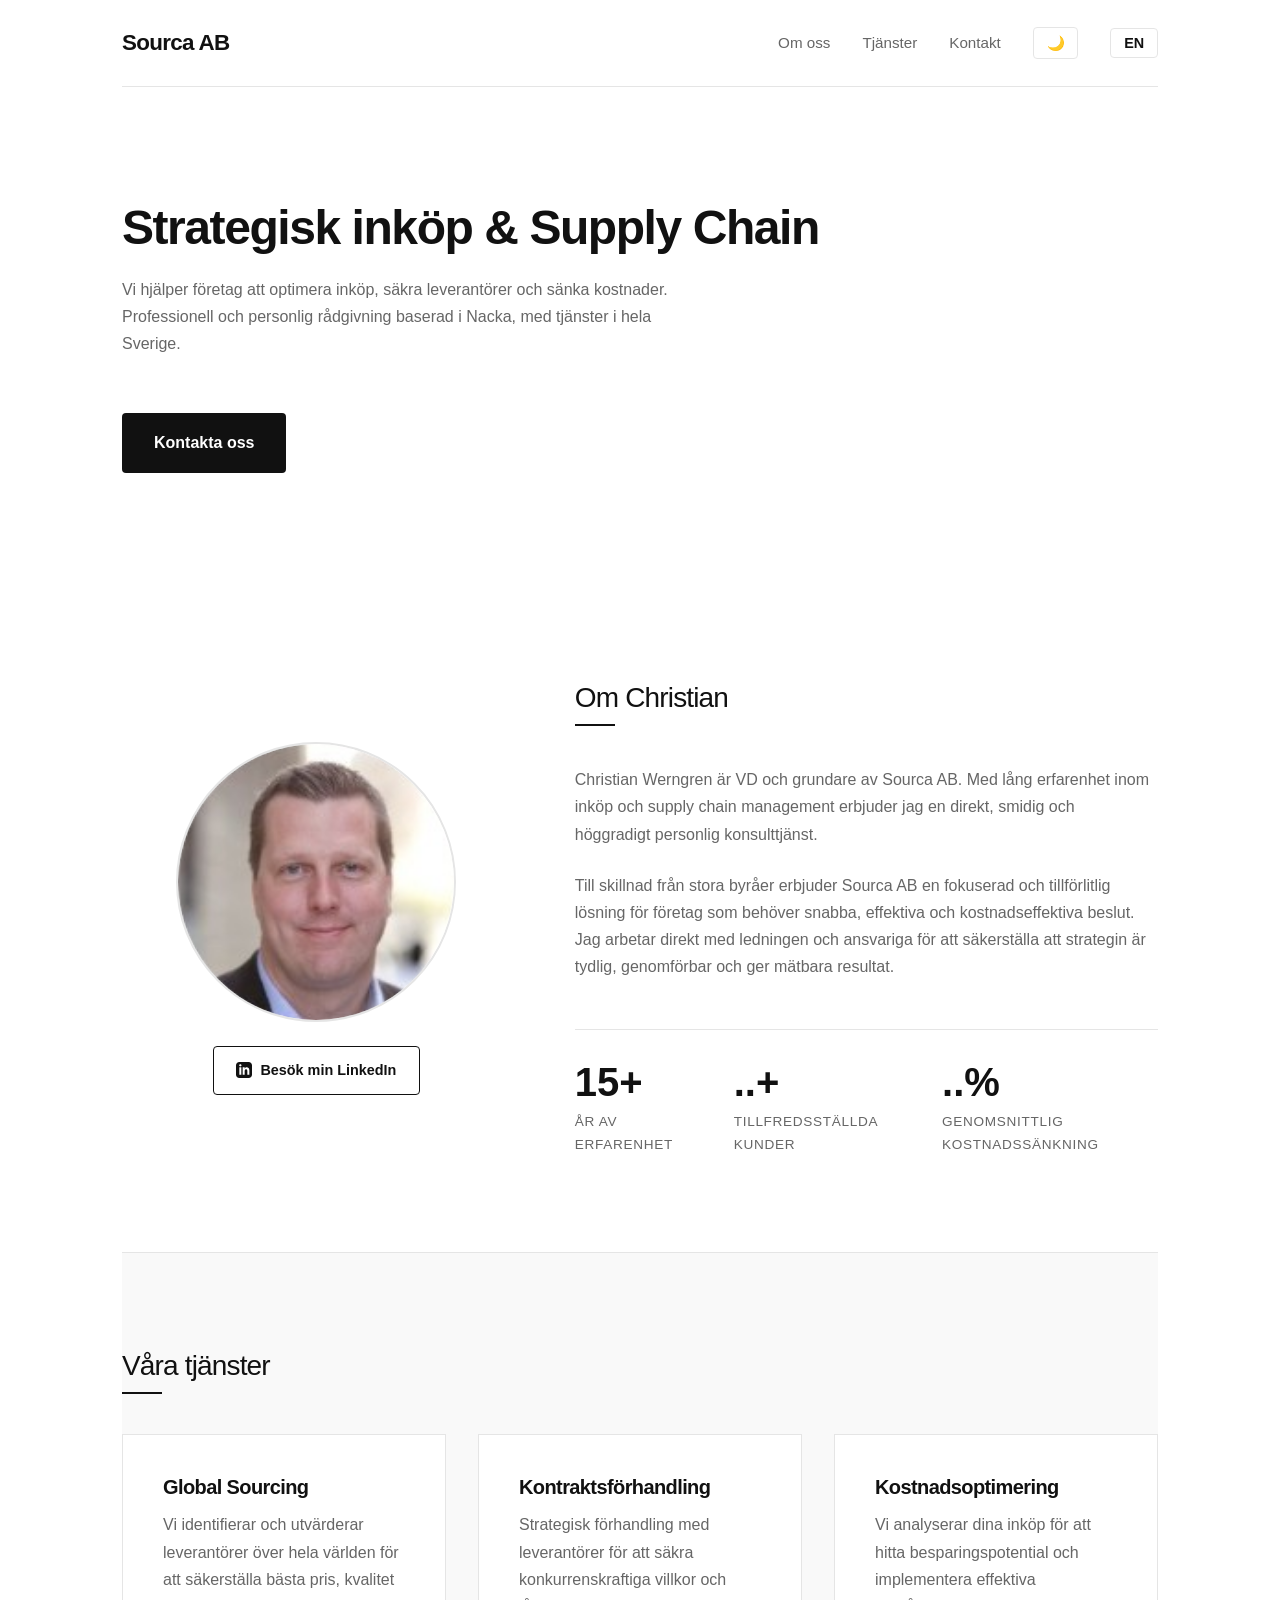
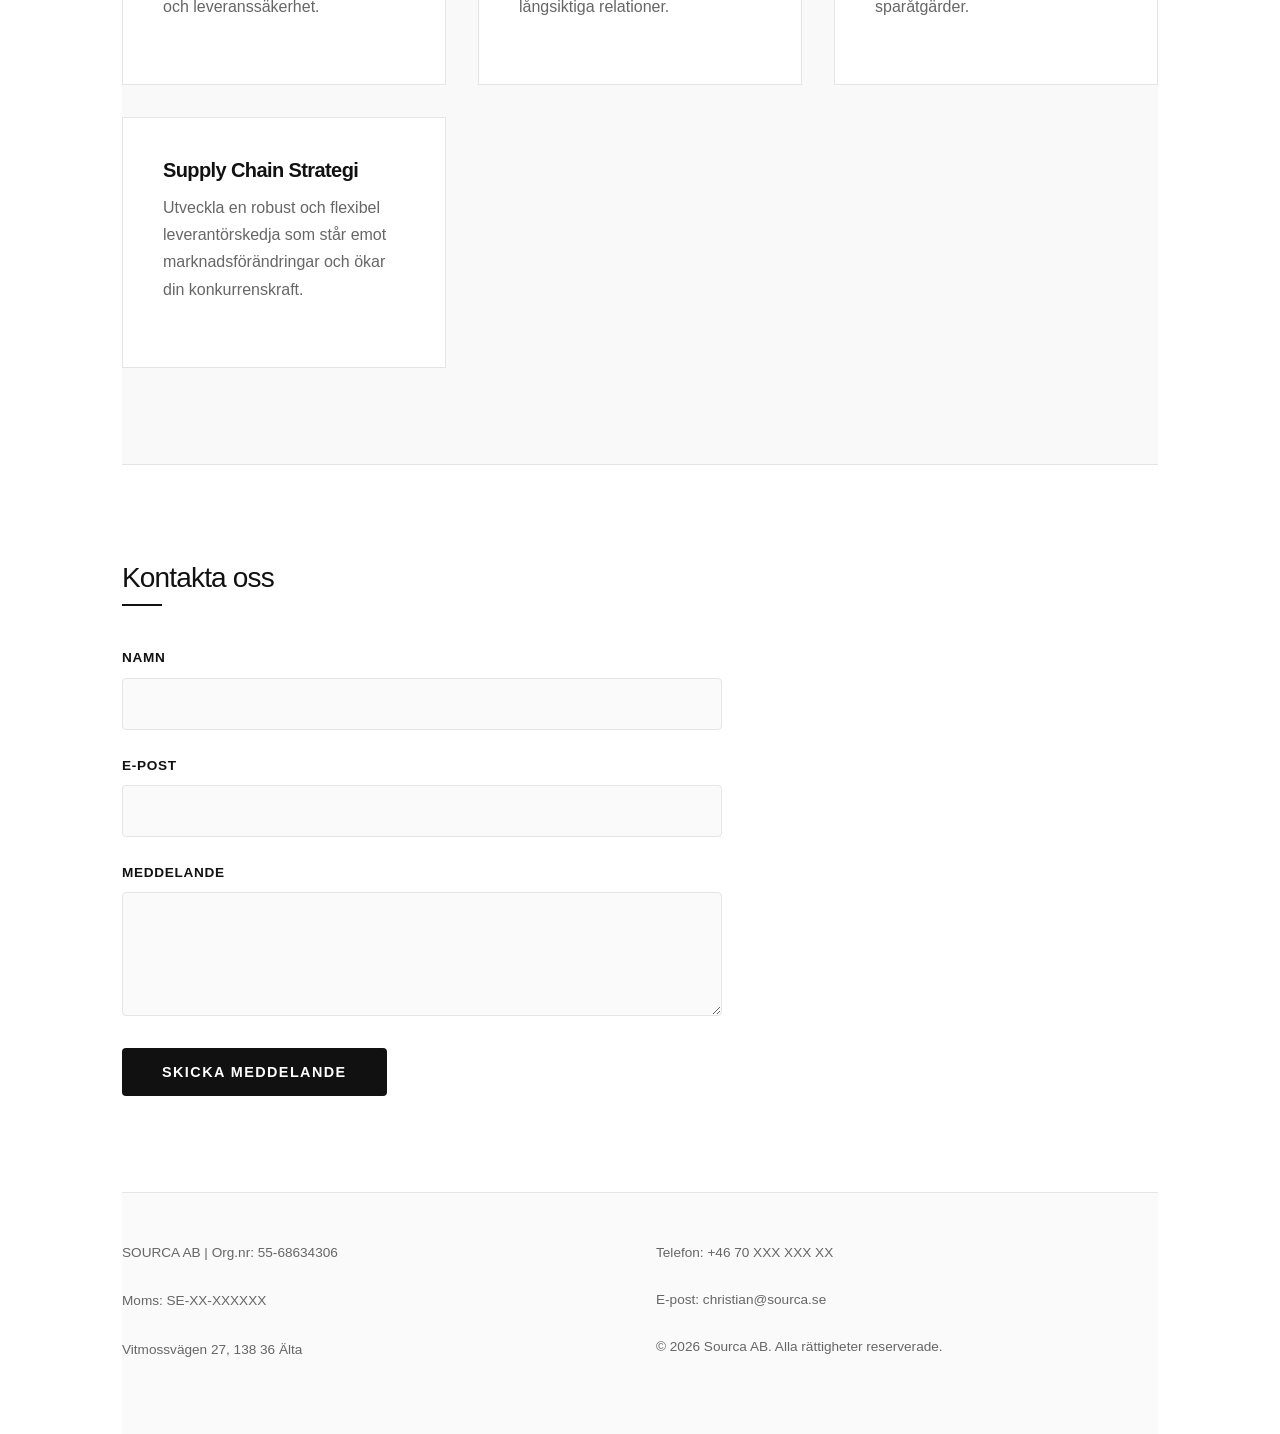
==== commit 36db7b92: "Update index.html" ====
--- a/index.html
+++ b/index.html
@@ -40,7 +40,7 @@
 
     <div class="container">
         <nav>
-            <div class="logo">SOURCA AB</div>
+            <div class="logo">Sourca AB</div>
             <div class="nav-links">
                 <a href="#about" data-i18n="nav_about">Om oss</a>
                 <a href="#services" data-i18n="nav_services">Tjänster</a>
